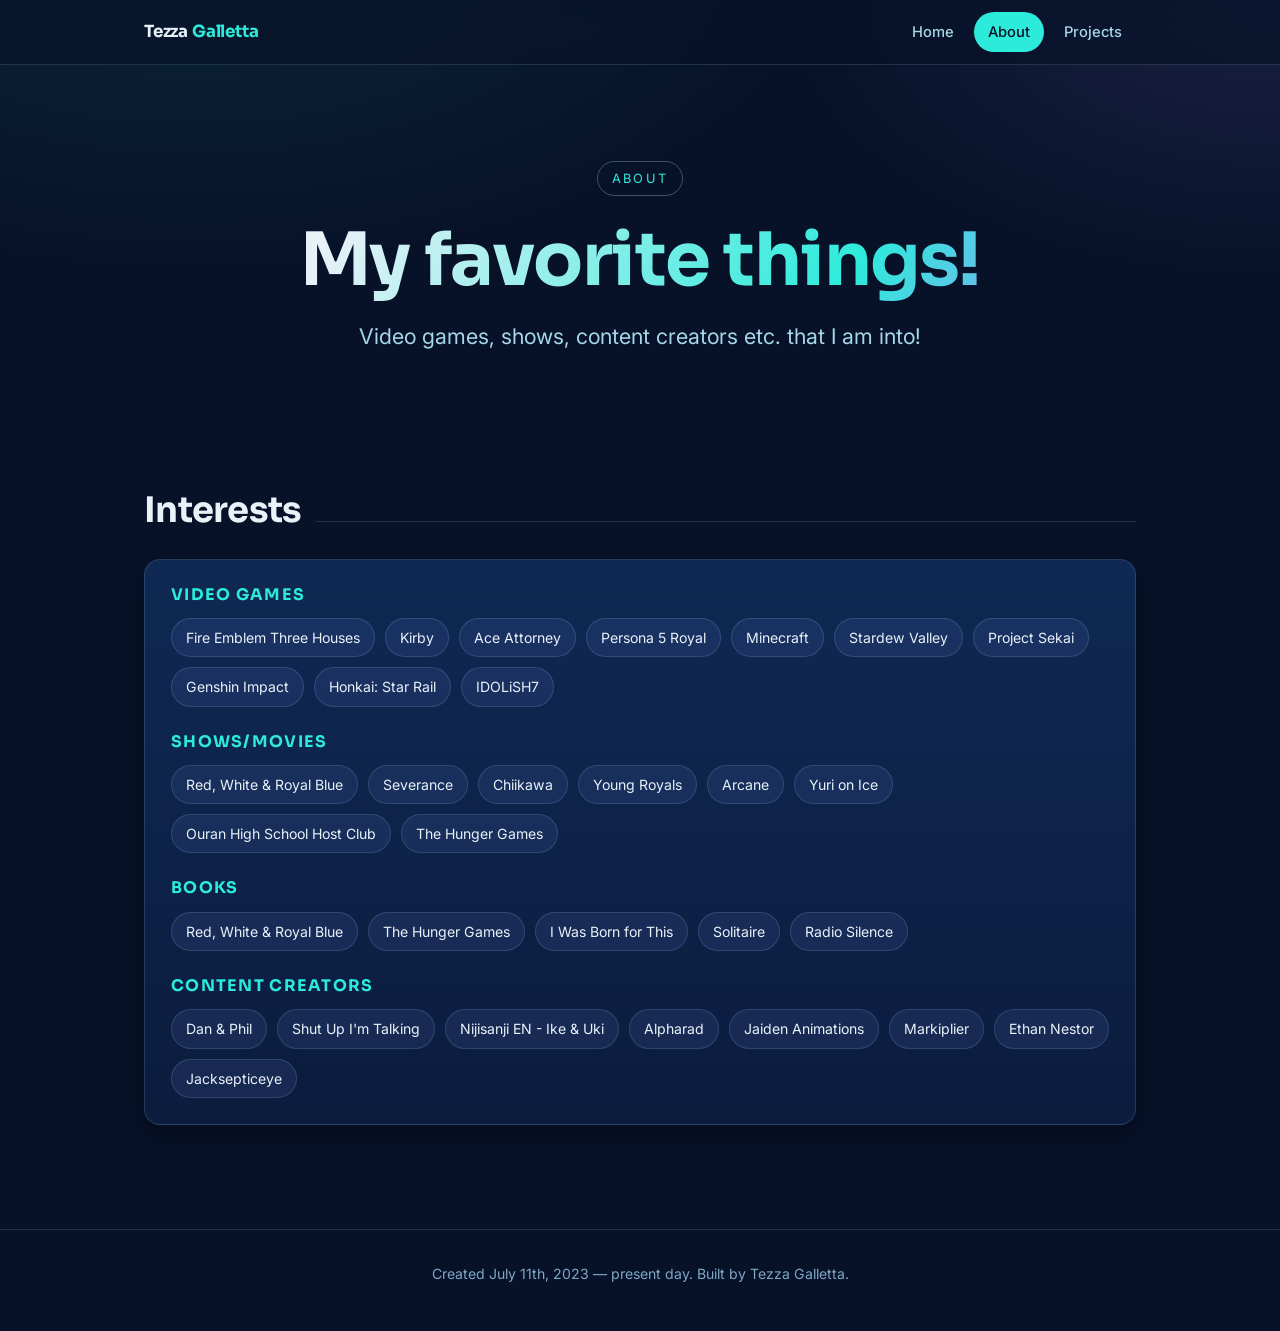
==== myinterests.html @ cfcececb "fixed & edited all information and website layout. updated for resume + application purposes. still " ====
<!DOCTYPE html>
<html lang="en">
  <head>
    <meta charset="UTF-8">
    <meta name="viewport" content="width=device-width, initial-scale=1">
    <title>About — Tezza Galletta</title>
    <meta name="author" content="Tezza Galletta">
    <meta name="description" content="Tezza Galletta's interests: games, shows, books, and creators.">
    <link rel="preconnect" href="https://fonts.googleapis.com">
    <link rel="preconnect" href="https://fonts.gstatic.com" crossorigin>
    <link href="https://fonts.googleapis.com/css2?family=Sora:wght@500;600;700&family=Inter:wght@400;500;600&display=swap" rel="stylesheet">
    <link rel="stylesheet" href="styles.css">
  </head>
  <body>
    <!-- ===== Nav ===== -->
    <nav class="nav">
      <div class="container nav-inner">
        <a class="brand" href="index.html">Tezza <span>Galletta</span></a>
        <ul class="nav-links">
          <li><a href="index.html">Home</a></li>
          <li><a class="active" href="myinterests.html">About</a></li>
          <li><a href="projectdirectory.html">Projects</a></li>
        </ul>
      </div>
    </nav>

    <!-- ===== Hero ===== -->
    <header class="hero container">
      <span class="eyebrow">About</span>
      <h1>My favorite things!</h1>
      <p class="tagline">Video games, shows, content creators etc. that I am into!</p>
    </header>

    <main class="container">
      <section>
        <div class="section-head reveal">
          <h2>Interests</h2>
          <span class="rule"></span>
        </div>

        <div class="card reveal">
          <div class="interest-group">
            <h3>Video games</h3>
            <div class="chips">
              <span class="chip">Fire Emblem Three Houses</span>
              <span class="chip">Kirby</span>
              <span class="chip">Ace Attorney</span>
              <span class="chip">Persona 5 Royal</span>
              <span class="chip">Minecraft</span>
              <span class="chip">Stardew Valley</span>
              <span class="chip">Project Sekai</span>
              <span class="chip">Genshin Impact</span>
              <span class="chip">Honkai: Star Rail</span>
              <span class="chip">IDOLiSH7</span>
            </div>
          </div>

          <div class="interest-group">
            <h3>Shows/Movies</h3>
            <div class="chips">
              <span class="chip">Red, White &amp; Royal Blue</span>
              <span class="chip">Severance</span>
              <span class="chip">Chiikawa</span>
              <span class="chip">Young Royals</span>
              <span class="chip">Arcane</span>
              <span class="chip">Yuri on Ice</span>
              <span class="chip">Ouran High School Host Club</span>
              <span class="chip">The Hunger Games</span>
            </div>
          </div>

          <div class="interest-group">
            <h3>Books</h3>
            <div class="chips">
              <span class="chip">Red, White &amp; Royal Blue</span>
              <span class="chip">The Hunger Games</span>
              <span class="chip">I Was Born for This</span>
              <span class="chip">Solitaire</span>
              <span class="chip">Radio Silence</span>
            </div>
          </div>

          <div class="interest-group">
            <h3>Content creators</h3>
            <div class="chips">
              <span class="chip">Dan &amp; Phil</span>
              <span class="chip">Shut Up I'm Talking</span>
              <span class="chip">Nijisanji EN - Ike &amp; Uki</span>
              <span class="chip">Alpharad</span>
              <span class="chip">Jaiden Animations</span>
              <span class="chip">Markiplier</span>
              <span class="chip">Ethan Nestor</span>
              <span class="chip">Jacksepticeye</span>
            </div>
          </div>
        </div>

      </section>
    </main>

    <!-- ===== Footer ===== -->
    <footer class="footer">
      <div class="container">
        <p>Created July 11th, 2023 — present day. Built by Tezza Galletta.</p>
      </div>
    </footer>

    <script src="script.js"></script>
  </body>
</html>
---- styles.css ----
/*
  styles.css — shared design system for tezza galletta's site
  Rebuilt 2026. Dark navy portfolio theme.
*/

/* ---------- Design tokens ---------- */
:root {
  --bg:        #071229;
  --bg-soft:   #0b1c3d;
  --surface:   #0f2954;
  --surface-2: #143266;
  --border:    rgba(165, 215, 232, 0.16);
  --border-strong: rgba(165, 215, 232, 0.32);

  --text:   #e8f1f8;
  --muted:  #a5d7e8;
  --dim:    #7fa6c4;

  --accent:   #2debdb;  /* cyan */
  --accent-2: #a78bfa;  /* violet */
  --accent-3: #576cbc;  /* periwinkle */

  --radius: 16px;
  --radius-sm: 10px;
  --maxw: 1040px;
  --gap: 24px;

  --shadow: 0 10px 30px rgba(0, 0, 0, 0.35);
  --ring: 0 0 0 1px var(--border);

  --font-display: "Sora", "Georgia", serif;
  --font-body: "Inter", system-ui, -apple-system, sans-serif;
}

/* ---------- Reset / base ---------- */
*,
*::before,
*::after { box-sizing: border-box; }

html { scroll-behavior: smooth; }

body {
  margin: 0;
  font-family: var(--font-body);
  color: var(--text);
  line-height: 1.65;
  background:
    radial-gradient(1100px 600px at 15% -10%, rgba(45, 235, 219, 0.10), transparent 60%),
    radial-gradient(900px 500px at 100% 0%, rgba(167, 139, 250, 0.12), transparent 55%),
    var(--bg);
  background-attachment: fixed;
  min-height: 100vh;
  -webkit-font-smoothing: antialiased;
}

img { max-width: 100%; height: auto; display: block; }

a { color: var(--accent); text-decoration: none; transition: color 0.2s ease; }
a:hover { color: var(--accent-2); }

h1, h2, h3 {
  font-family: var(--font-display);
  line-height: 1.15;
  margin: 0 0 0.4em;
  letter-spacing: -0.02em;
}

p { margin: 0 0 1em; }

.container {
  width: 100%;
  max-width: var(--maxw);
  margin: 0 auto;
  padding: 0 24px;
}

.muted { color: var(--muted); }
.dim { color: var(--dim); }

/* ---------- Navbar ---------- */
.nav {
  position: sticky;
  top: 0;
  z-index: 50;
  backdrop-filter: blur(12px);
  background: rgba(7, 18, 41, 0.72);
  border-bottom: 1px solid var(--border);
}
.nav-inner {
  display: flex;
  align-items: center;
  justify-content: space-between;
  height: 64px;
  gap: 16px;
}
.brand {
  font-family: var(--font-display);
  font-weight: 700;
  font-size: 1.05rem;
  color: var(--text);
  letter-spacing: -0.01em;
}
.brand span { color: var(--accent); }
.nav-links {
  display: flex;
  gap: 6px;
  list-style: none;
  margin: 0;
  padding: 0;
}
.nav-links a {
  display: block;
  padding: 8px 14px;
  border-radius: 999px;
  color: var(--muted);
  font-size: 0.92rem;
  font-weight: 500;
  transition: background 0.2s ease, color 0.2s ease;
}
.nav-links a:hover { color: var(--text); background: rgba(255, 255, 255, 0.06); }
.nav-links a.active { color: var(--bg); background: var(--accent); }

/* ---------- Hero ---------- */
.hero {
  padding: 96px 0 64px;
  text-align: center;
}
.hero .eyebrow {
  display: inline-block;
  font-size: 0.8rem;
  letter-spacing: 0.18em;
  text-transform: uppercase;
  color: var(--accent);
  border: 1px solid var(--border-strong);
  padding: 6px 14px;
  border-radius: 999px;
  margin-bottom: 22px;
}
.hero h1 {
  font-size: clamp(2.4rem, 7vw, 4.6rem);
  margin-bottom: 16px;
  background: linear-gradient(120deg, var(--text) 20%, var(--accent) 70%, var(--accent-2) 100%);
  -webkit-background-clip: text;
  background-clip: text;
  color: transparent;
}
.hero .tagline {
  font-size: clamp(1.05rem, 2.2vw, 1.35rem);
  color: var(--muted);
  max-width: 620px;
  margin: 0 auto 32px;
}

/* ---------- Buttons ---------- */
.btn-row {
  display: flex;
  flex-wrap: wrap;
  gap: 12px;
  justify-content: center;
}
.btn {
  display: inline-flex;
  align-items: center;
  gap: 8px;
  padding: 11px 22px;
  border-radius: 999px;
  font-weight: 600;
  font-size: 0.95rem;
  border: 1px solid transparent;
  cursor: pointer;
  transition: transform 0.15s ease, background 0.2s ease, border-color 0.2s ease, color 0.2s ease;
}
.btn-primary {
  background: var(--accent);
  color: #04121f;
}
.btn-primary:hover { transform: translateY(-2px); color: #04121f; background: #58f4e7; }
.btn-ghost {
  background: transparent;
  border-color: var(--border-strong);
  color: var(--text);
}
.btn-ghost:hover { transform: translateY(-2px); border-color: var(--accent); color: var(--accent); }

/* ---------- Sections ---------- */
section { padding: 40px 0; }
.section-head {
  display: flex;
  align-items: baseline;
  gap: 14px;
  margin-bottom: 28px;
}
.section-head h2 { font-size: clamp(1.6rem, 4vw, 2.2rem); margin: 0; }
.section-head .rule {
  flex: 1;
  height: 1px;
  background: var(--border);
}

/* ---------- Cards ---------- */
.card {
  background: linear-gradient(180deg, var(--surface), var(--bg-soft));
  border: 1px solid var(--border);
  border-radius: var(--radius);
  padding: 26px;
  box-shadow: var(--shadow);
}

.about-grid {
  display: grid;
  grid-template-columns: 1fr;
  gap: var(--gap);
}
.about-grid .card p:last-child { margin-bottom: 0; }

/* ---------- Project grid ---------- */
.project-grid {
  display: grid;
  grid-template-columns: repeat(auto-fill, minmax(260px, 1fr));
  gap: var(--gap);
}
.project-card {
  display: flex;
  flex-direction: column;
  background: linear-gradient(180deg, var(--surface), var(--bg-soft));
  border: 1px solid var(--border);
  border-radius: var(--radius);
  padding: 24px;
  text-decoration: none;
  color: var(--text);
  transition: transform 0.18s ease, border-color 0.2s ease, box-shadow 0.2s ease;
}
.project-card:hover {
  transform: translateY(-4px);
  border-color: var(--accent);
  box-shadow: 0 16px 40px rgba(45, 235, 219, 0.12);
  color: var(--text);
}
.project-card .tag {
  align-self: flex-start;
  font-size: 0.72rem;
  letter-spacing: 0.08em;
  text-transform: uppercase;
  color: var(--accent-2);
  border: 1px solid var(--border-strong);
  padding: 3px 10px;
  border-radius: 999px;
  margin-bottom: 16px;
}
.project-card h3 { font-size: 1.2rem; margin-bottom: 8px; }
.project-card p { color: var(--muted); font-size: 0.95rem; margin: 0 0 18px; flex: 1; }
.project-card .go {
  font-weight: 600;
  font-size: 0.9rem;
  color: var(--accent);
}

/* ---------- Interests / chips ---------- */
.interest-group { margin-bottom: 26px; }
.interest-group:last-child { margin-bottom: 0; }
.interest-group h3 {
  font-size: 1rem;
  text-transform: uppercase;
  letter-spacing: 0.08em;
  color: var(--accent);
  margin-bottom: 14px;
}
.chips { display: flex; flex-wrap: wrap; gap: 10px; }
.chip {
  padding: 7px 14px;
  border-radius: 999px;
  background: rgba(87, 108, 188, 0.16);
  border: 1px solid var(--border);
  color: var(--text);
  font-size: 0.88rem;
}

/* ---------- Responsive video ---------- */
.video-wrap {
  position: relative;
  width: 100%;
  aspect-ratio: 16 / 9;
  border-radius: var(--radius);
  overflow: hidden;
  border: 1px solid var(--border);
  margin-top: 24px;
}
.video-wrap iframe {
  position: absolute;
  inset: 0;
  width: 100%;
  height: 100%;
  border: 0;
}

/* ---------- Footer ---------- */
.footer {
  border-top: 1px solid var(--border);
  margin-top: 64px;
  padding: 32px 0;
  text-align: center;
  color: var(--dim);
  font-size: 0.88rem;
}

/* ---------- Reveal animation ---------- */
.reveal {
  opacity: 0;
  transform: translateY(18px);
  transition: opacity 0.6s ease, transform 0.6s ease;
}
.reveal.in { opacity: 1; transform: none; }

@media (prefers-reduced-motion: reduce) {
  * { scroll-behavior: auto; }
  .reveal { opacity: 1; transform: none; transition: none; }
}

/* ---------- Small screens ---------- */
@media (max-width: 560px) {
  .nav-inner { height: auto; padding: 12px 0; flex-direction: column; gap: 10px; }
  .hero { padding: 56px 0 40px; }
}
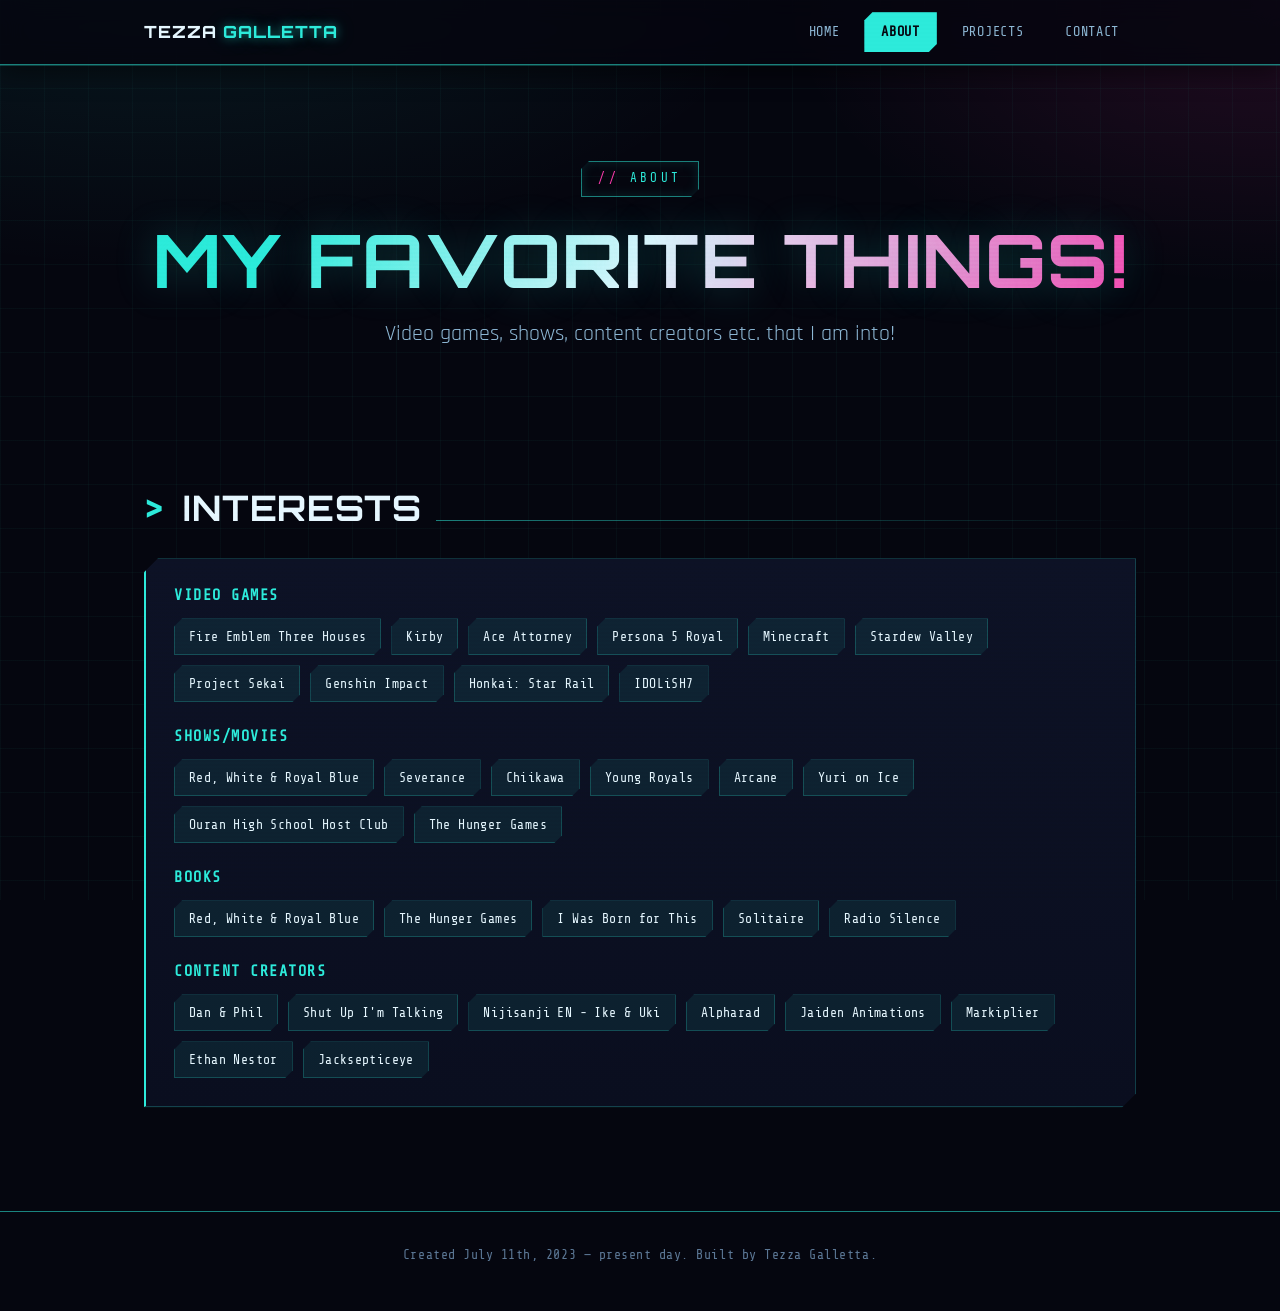
==== commit dc2f0834: "added contact page" ====
--- a/myinterests.html
+++ b/myinterests.html
@@ -20,6 +20,7 @@
           <li><a href="index.html">Home</a></li>
           <li><a class="active" href="myinterests.html">About</a></li>
           <li><a href="projectdirectory.html">Projects</a></li>
+          <li><a href="mytown.html">Contact</a></li>
         </ul>
       </div>
     </nav>
--- a/styles.css
+++ b/styles.css
@@ -1,35 +1,45 @@
 /*
   styles.css — shared design system for tezza galletta's site
-  Rebuilt 2026. Dark navy portfolio theme.
+  Rebuilt 2026. Cyberpunk / neon-noir theme. Sharp, angular, glowing.
 */
 
-/* ---------- Design tokens ---------- */
+@import url("https://fonts.googleapis.com/css2?family=Orbitron:wght@500;600;700;800&family=Share+Tech+Mono&family=Rajdhani:wght@400;500;600;700&display=swap");
+
 :root {
-  --bg:        #071229;
-  --bg-soft:   #0b1c3d;
-  --surface:   #0f2954;
-  --surface-2: #143266;
-  --border:    rgba(165, 215, 232, 0.16);
-  --border-strong: rgba(165, 215, 232, 0.32);
-
-  --text:   #e8f1f8;
-  --muted:  #a5d7e8;
-  --dim:    #7fa6c4;
-
-  --accent:   #2debdb;  /* cyan */
-  --accent-2: #a78bfa;  /* violet */
-  --accent-3: #576cbc;  /* periwinkle */
-
-  --radius: 16px;
-  --radius-sm: 10px;
+  --bg:        #05060f;
+  --bg-soft:   #0a0e1f;
+  --surface:   #0d1226;
+  --surface-2: #12183a;
+  --border:    rgba(45, 235, 219, 0.22);
+  --border-strong: rgba(45, 235, 219, 0.55);
+
+  --text:   #e6f7ff;
+  --muted:  #8fb9d6;
+  --dim:    #5c7896;
+
+  --accent:   #2debdb;  /* neon cyan */
+  --accent-2: #ff3caf;  /* hot magenta */
+  --accent-3: #b26bff;  /* electric violet */
+  --accent-4: #f4e04d;  /* warning yellow */
+
+  --glow-cyan:    0 0 10px rgba(45, 235, 219, 0.55), 0 0 24px rgba(45, 235, 219, 0.22);
+  --glow-magenta: 0 0 10px rgba(255, 60, 175, 0.55), 0 0 24px rgba(255, 60, 175, 0.22);
+
+  --radius: 0px;
+  --radius-sm: 0px;
   --maxw: 1040px;
   --gap: 24px;
 
-  --shadow: 0 10px 30px rgba(0, 0, 0, 0.35);
+  /* angular clipped-corner shape used across surfaces */
+  --clip: polygon(14px 0, 100% 0, 100% calc(100% - 14px), calc(100% - 14px) 100%, 0 100%, 0 14px);
+  --clip-sm: polygon(8px 0, 100% 0, 100% calc(100% - 8px), calc(100% - 8px) 100%, 0 100%, 0 8px);
+
+  --shadow: 0 0 0 1px rgba(45, 235, 219, 0.10), 0 18px 40px rgba(0, 0, 0, 0.55);
   --ring: 0 0 0 1px var(--border);
 
-  --font-display: "Sora", "Georgia", serif;
-  --font-body: "Inter", system-ui, -apple-system, sans-serif;
+  --font-display: "Orbitron", "Sora", sans-serif;
+  --font-body: "Rajdhani", "Inter", system-ui, sans-serif;
+  --font-mono: "Share Tech Mono", ui-monospace, monospace;
 }
 
 /* ---------- Reset / base ---------- */
@@ -43,26 +53,53 @@
   margin: 0;
   font-family: var(--font-body);
   color: var(--text);
-  line-height: 1.65;
+  line-height: 1.6;
+  font-size: 1.02rem;
   background:
-    radial-gradient(1100px 600px at 15% -10%, rgba(45, 235, 219, 0.10), transparent 60%),
-    radial-gradient(900px 500px at 100% 0%, rgba(167, 139, 250, 0.12), transparent 55%),
+    linear-gradient(rgba(45, 235, 219, 0.035) 1px, transparent 1px),
+    linear-gradient(90deg, rgba(45, 235, 219, 0.035) 1px, transparent 1px),
+    radial-gradient(1100px 600px at 12% -10%, rgba(45, 235, 219, 0.10), transparent 60%),
+    radial-gradient(900px 520px at 100% 0%, rgba(255, 60, 175, 0.12), transparent 55%),
     var(--bg);
+  background-size: 44px 44px, 44px 44px, 100% 100%, 100% 100%, 100% 100%;
   background-attachment: fixed;
   min-height: 100vh;
   -webkit-font-smoothing: antialiased;
 }
 
+/* faint moving scanline overlay */
+body::after {
+  content: "";
+  position: fixed;
+  inset: 0;
+  pointer-events: none;
+  z-index: 999;
+  background: repeating-linear-gradient(
+    0deg,
+    rgba(0, 0, 0, 0) 0px,
+    rgba(0, 0, 0, 0) 2px,
+    rgba(0, 0, 0, 0.12) 3px,
+    rgba(0, 0, 0, 0) 4px
+  );
+  mix-blend-mode: overlay;
+  opacity: 0.5;
+}
+
 img { max-width: 100%; height: auto; display: block; }
 
-a { color: var(--accent); text-decoration: none; transition: color 0.2s ease; }
-a:hover { color: var(--accent-2); }
+a {
+  color: var(--accent);
+  text-decoration: none;
+  transition: color 0.2s ease, text-shadow 0.2s ease;
+}
+a:hover { color: var(--accent-2); text-shadow: var(--glow-magenta); }
 
 h1, h2, h3 {
   font-family: var(--font-display);
-  line-height: 1.15;
+  line-height: 1.12;
   margin: 0 0 0.4em;
-  letter-spacing: -0.02em;
+  letter-spacing: 0.02em;
+  text-transform: uppercase;
 }
 
 p { margin: 0 0 1em; }
@@ -83,8 +120,9 @@
   top: 0;
   z-index: 50;
   backdrop-filter: blur(12px);
-  background: rgba(7, 18, 41, 0.72);
-  border-bottom: 1px solid var(--border);
+  background: rgba(5, 6, 15, 0.82);
+  border-bottom: 1px solid var(--border-strong);
+  box-shadow: 0 1px 0 rgba(45, 235, 219, 0.25), 0 8px 24px rgba(0, 0, 0, 0.5);
 }
 .nav-inner {
   display: flex;
@@ -95,30 +133,40 @@
 }
 .brand {
   font-family: var(--font-display);
-  font-weight: 700;
+  font-weight: 800;
   font-size: 1.05rem;
   color: var(--text);
-  letter-spacing: -0.01em;
-}
-.brand span { color: var(--accent); }
+  letter-spacing: 0.06em;
+  text-transform: uppercase;
+}
+.brand span { color: var(--accent); text-shadow: var(--glow-cyan); }
 .nav-links {
   display: flex;
-  gap: 6px;
+  gap: 8px;
   list-style: none;
   margin: 0;
   padding: 0;
 }
 .nav-links a {
   display: block;
-  padding: 8px 14px;
-  border-radius: 999px;
+  padding: 8px 16px;
+  border-radius: 0;
   color: var(--muted);
-  font-size: 0.92rem;
-  font-weight: 500;
-  transition: background 0.2s ease, color 0.2s ease;
-}
-.nav-links a:hover { color: var(--text); background: rgba(255, 255, 255, 0.06); }
-.nav-links a.active { color: var(--bg); background: var(--accent); }
+  font-family: var(--font-mono);
+  font-size: 0.85rem;
+  letter-spacing: 0.05em;
+  text-transform: uppercase;
+  border: 1px solid transparent;
+  clip-path: var(--clip-sm);
+  transition: background 0.2s ease, color 0.2s ease, border-color 0.2s ease;
+}
+.nav-links a:hover { color: var(--text); background: rgba(45, 235, 219, 0.10); border-color: var(--border); }
+.nav-links a.active {
+  color: var(--bg);
+  background: var(--accent);
+  box-shadow: var(--glow-cyan);
+  font-weight: 700;
+}
 
 /* ---------- Hero ---------- */
 .hero {
@@ -127,22 +175,27 @@
 }
 .hero .eyebrow {
   display: inline-block;
-  font-size: 0.8rem;
-  letter-spacing: 0.18em;
+  font-family: var(--font-mono);
+  font-size: 0.78rem;
+  letter-spacing: 0.28em;
   text-transform: uppercase;
   color: var(--accent);
   border: 1px solid var(--border-strong);
-  padding: 6px 14px;
-  border-radius: 999px;
+  padding: 7px 16px;
+  border-radius: 0;
+  clip-path: var(--clip-sm);
   margin-bottom: 22px;
-}
+  box-shadow: inset 0 0 12px rgba(45, 235, 219, 0.12);
+}
+.hero .eyebrow::before { content: "// "; color: var(--accent-2); }
 .hero h1 {
   font-size: clamp(2.4rem, 7vw, 4.6rem);
   margin-bottom: 16px;
-  background: linear-gradient(120deg, var(--text) 20%, var(--accent) 70%, var(--accent-2) 100%);
+  background: linear-gradient(120deg, var(--accent) 15%, var(--text) 50%, var(--accent-2) 100%);
   -webkit-background-clip: text;
   background-clip: text;
   color: transparent;
+  text-shadow: 0 0 40px rgba(45, 235, 219, 0.25);
 }
 .hero .tagline {
   font-size: clamp(1.05rem, 2.2vw, 1.35rem);
@@ -155,32 +208,37 @@
 .btn-row {
   display: flex;
   flex-wrap: wrap;
-  gap: 12px;
+  gap: 14px;
   justify-content: center;
 }
 .btn {
   display: inline-flex;
   align-items: center;
   gap: 8px;
-  padding: 11px 22px;
-  border-radius: 999px;
-  font-weight: 600;
-  font-size: 0.95rem;
+  padding: 12px 26px;
+  border-radius: 0;
+  clip-path: var(--clip-sm);
+  font-family: var(--font-mono);
+  font-weight: 400;
+  font-size: 0.92rem;
+  letter-spacing: 0.06em;
+  text-transform: uppercase;
   border: 1px solid transparent;
   cursor: pointer;
-  transition: transform 0.15s ease, background 0.2s ease, border-color 0.2s ease, color 0.2s ease;
+  transition: transform 0.15s ease, background 0.2s ease, border-color 0.2s ease, color 0.2s ease, box-shadow 0.2s ease;
 }
 .btn-primary {
   background: var(--accent);
   color: #04121f;
-}
-.btn-primary:hover { transform: translateY(-2px); color: #04121f; background: #58f4e7; }
+  box-shadow: var(--glow-cyan);
+}
+.btn-primary:hover { transform: translateY(-2px); color: #04121f; background: #58f4e7; box-shadow: 0 0 16px rgba(45, 235, 219, 0.8), 0 0 40px rgba(45, 235, 219, 0.35); }
 .btn-ghost {
   background: transparent;
   border-color: var(--border-strong);
   color: var(--text);
 }
-.btn-ghost:hover { transform: translateY(-2px); border-color: var(--accent); color: var(--accent); }
+.btn-ghost:hover { transform: translateY(-2px); border-color: var(--accent-2); color: var(--accent-2); box-shadow: var(--glow-magenta); }
 
 /* ---------- Sections ---------- */
 section { padding: 40px 0; }
@@ -191,18 +249,25 @@
   margin-bottom: 28px;
 }
 .section-head h2 { font-size: clamp(1.6rem, 4vw, 2.2rem); margin: 0; }
+.section-head h2::before {
+  content: "> ";
+  font-family: var(--font-mono);
+  color: var(--accent);
+}
 .section-head .rule {
   flex: 1;
   height: 1px;
-  background: var(--border);
+  background: linear-gradient(90deg, var(--border-strong), transparent);
 }
 
 /* ---------- Cards ---------- */
 .card {
   background: linear-gradient(180deg, var(--surface), var(--bg-soft));
   border: 1px solid var(--border);
-  border-radius: var(--radius);
-  padding: 26px;
+  border-left: 2px solid var(--accent);
+  border-radius: 0;
+  clip-path: var(--clip);
+  padding: 28px;
   box-shadow: var(--shadow);
 }
 
@@ -220,38 +285,54 @@
   gap: var(--gap);
 }
 .project-card {
+  position: relative;
   display: flex;
   flex-direction: column;
   background: linear-gradient(180deg, var(--surface), var(--bg-soft));
   border: 1px solid var(--border);
-  border-radius: var(--radius);
+  border-radius: 0;
+  clip-path: var(--clip);
   padding: 24px;
   text-decoration: none;
   color: var(--text);
   transition: transform 0.18s ease, border-color 0.2s ease, box-shadow 0.2s ease;
+}
+.project-card::before {
+  content: "";
+  position: absolute;
+  top: 0; left: 0;
+  width: 100%;
+  height: 2px;
+  background: linear-gradient(90deg, var(--accent), var(--accent-2));
+  opacity: 0.6;
 }
 .project-card:hover {
   transform: translateY(-4px);
   border-color: var(--accent);
-  box-shadow: 0 16px 40px rgba(45, 235, 219, 0.12);
+  box-shadow: 0 0 0 1px var(--accent), 0 16px 40px rgba(45, 235, 219, 0.18);
   color: var(--text);
 }
 .project-card .tag {
   align-self: flex-start;
-  font-size: 0.72rem;
-  letter-spacing: 0.08em;
+  font-family: var(--font-mono);
+  font-size: 0.7rem;
+  letter-spacing: 0.12em;
   text-transform: uppercase;
   color: var(--accent-2);
-  border: 1px solid var(--border-strong);
+  border: 1px solid rgba(255, 60, 175, 0.4);
   padding: 3px 10px;
-  border-radius: 999px;
+  border-radius: 0;
+  clip-path: var(--clip-sm);
   margin-bottom: 16px;
 }
-.project-card h3 { font-size: 1.2rem; margin-bottom: 8px; }
+.project-card h3 { font-size: 1.15rem; margin-bottom: 8px; letter-spacing: 0.03em; }
 .project-card p { color: var(--muted); font-size: 0.95rem; margin: 0 0 18px; flex: 1; }
 .project-card .go {
-  font-weight: 600;
-  font-size: 0.9rem;
+  font-family: var(--font-mono);
+  font-weight: 400;
+  font-size: 0.85rem;
+  letter-spacing: 0.05em;
+  text-transform: uppercase;
   color: var(--accent);
 }
 
@@ -259,20 +340,30 @@
 .interest-group { margin-bottom: 26px; }
 .interest-group:last-child { margin-bottom: 0; }
 .interest-group h3 {
-  font-size: 1rem;
-  text-transform: uppercase;
-  letter-spacing: 0.08em;
+  font-family: var(--font-mono);
+  font-size: 0.95rem;
+  text-transform: uppercase;
+  letter-spacing: 0.1em;
   color: var(--accent);
   margin-bottom: 14px;
 }
 .chips { display: flex; flex-wrap: wrap; gap: 10px; }
 .chip {
   padding: 7px 14px;
-  border-radius: 999px;
-  background: rgba(87, 108, 188, 0.16);
+  border-radius: 0;
+  clip-path: var(--clip-sm);
+  background: rgba(45, 235, 219, 0.08);
   border: 1px solid var(--border);
   color: var(--text);
-  font-size: 0.88rem;
+  font-family: var(--font-mono);
+  font-size: 0.82rem;
+  letter-spacing: 0.03em;
+  transition: background 0.2s ease, border-color 0.2s ease, box-shadow 0.2s ease;
+}
+.chip:hover {
+  background: rgba(45, 235, 219, 0.16);
+  border-color: var(--border-strong);
+  box-shadow: inset 0 0 10px rgba(45, 235, 219, 0.15);
 }
 
 /* ---------- Responsive video ---------- */
@@ -280,9 +371,10 @@
   position: relative;
   width: 100%;
   aspect-ratio: 16 / 9;
-  border-radius: var(--radius);
+  border-radius: 0;
+  clip-path: var(--clip);
   overflow: hidden;
-  border: 1px solid var(--border);
+  border: 1px solid var(--border-strong);
   margin-top: 24px;
 }
 .video-wrap iframe {
@@ -295,12 +387,14 @@
 
 /* ---------- Footer ---------- */
 .footer {
-  border-top: 1px solid var(--border);
+  border-top: 1px solid var(--border-strong);
   margin-top: 64px;
   padding: 32px 0;
   text-align: center;
   color: var(--dim);
-  font-size: 0.88rem;
+  font-family: var(--font-mono);
+  font-size: 0.82rem;
+  letter-spacing: 0.04em;
 }
 
 /* ---------- Reveal animation ---------- */
